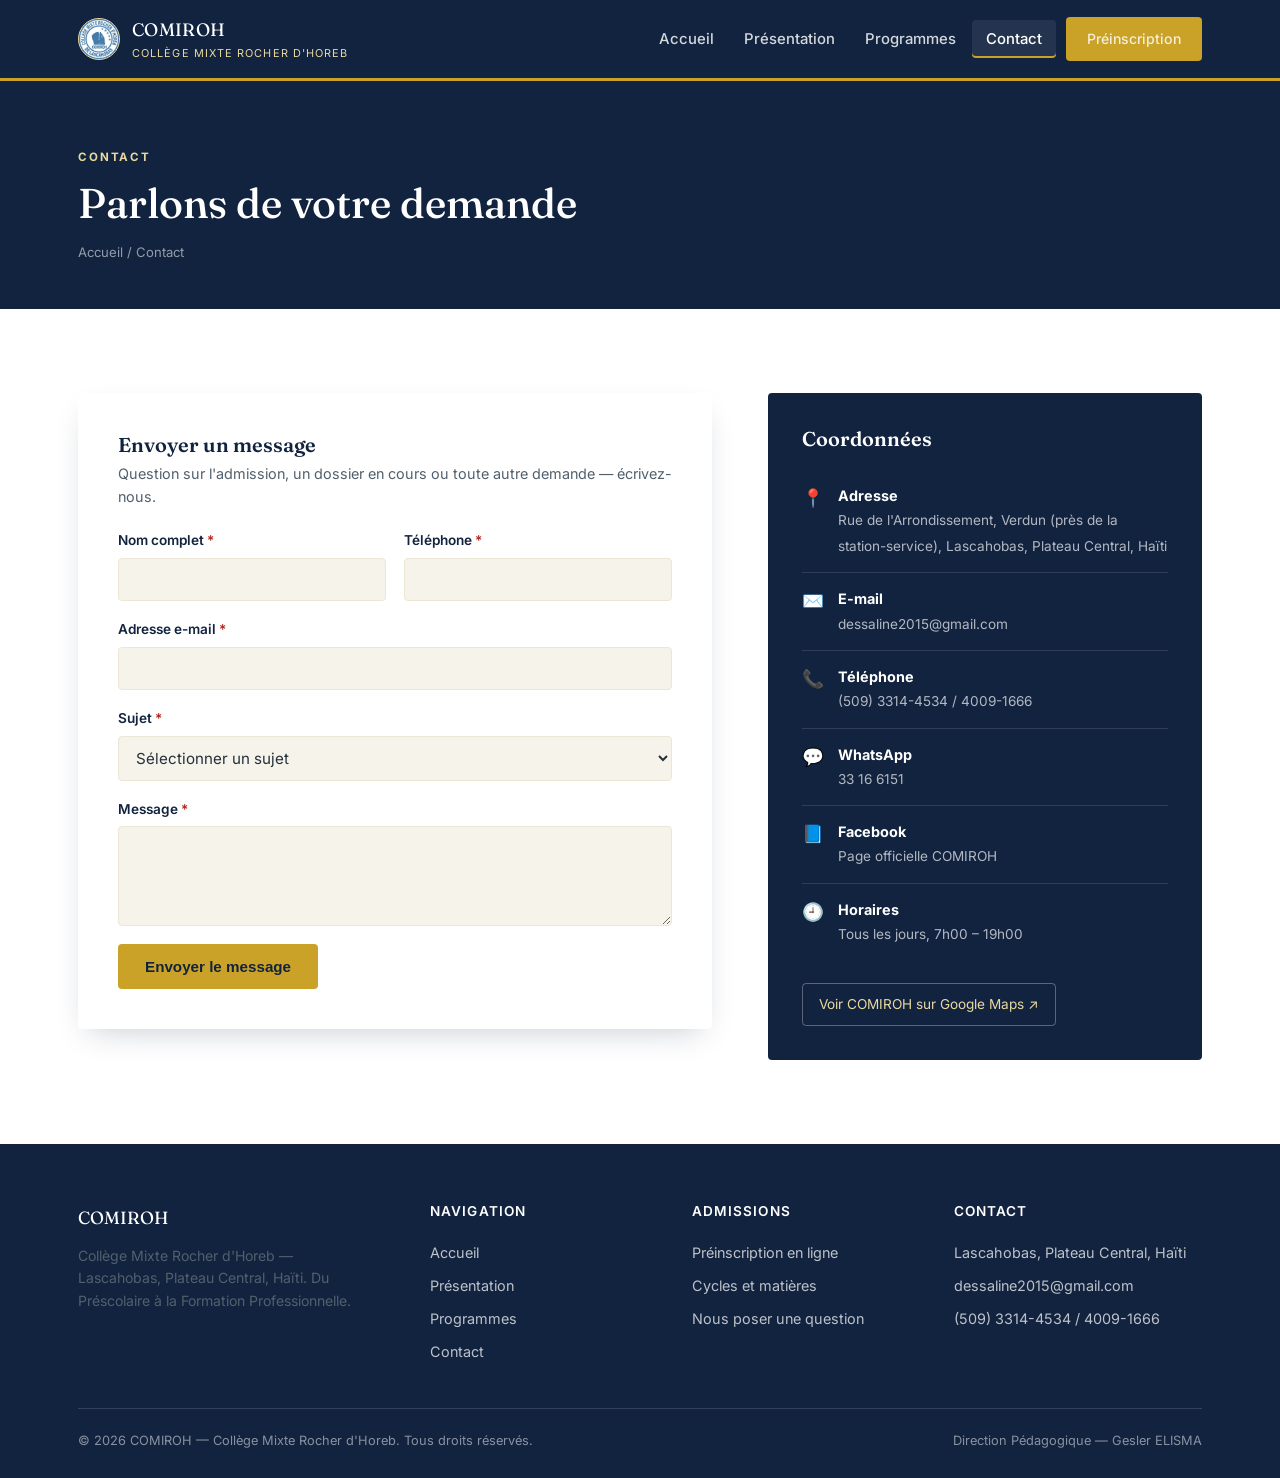
==== contact.html @ 824dc034 "Corriger l'Arborescence : fichiers a la racine pour GitHub Pages" ====
<!DOCTYPE html>
<html lang="fr">
<head>
<meta charset="UTF-8">
<meta name="viewport" content="width=device-width, initial-scale=1.0">
<title>Contact — COMIROH | Collège Mixte Rocher d'Horeb</title>
<meta name="description" content="Contactez le Collège Mixte Rocher d'Horeb (COMIROH) à Lascahobas — coordonnées, formulaire de contact et localisation.">
<link rel="preconnect" href="https://fonts.googleapis.com">
<link rel="preconnect" href="https://fonts.gstatic.com" crossorigin>
<link href="https://fonts.googleapis.com/css2?family=Fraunces:opsz,wght@9..144,400..700&family=Inter:wght@400;500;600;700&display=swap" rel="stylesheet">
<link rel="icon" type="image/jpeg" href="images/logo.jpg">
<link rel="stylesheet" href="css/style.css">
</head>
<body>

<header class="site-header">
  <div class="container">
    <a href="index.html" class="brand">
      <img src="images/logo.jpg" alt="Logo officiel COMIROH" class="brand-mark">
      <span class="brand-text">
        <span class="name">COMIROH</span>
        <span class="tag">Collège Mixte Rocher d'Horeb</span>
      </span>
    </a>
    <nav class="main-nav" aria-label="Navigation principale">
      <ul>
        <li><a href="index.html">Accueil</a></li>
        <li><a href="presentation.html">Présentation</a></li>
        <li><a href="programmes.html">Programmes</a></li>
        <li><a href="contact.html" aria-current="page">Contact</a></li>
        <li class="nav-cta"><a href="preinscription.html" class="btn btn-primary">Préinscription</a></li>
      </ul>
    </nav>
    <button class="nav-toggle" aria-label="Ouvrir le menu" aria-expanded="false">☰</button>
  </div>
  <nav class="mobile-nav" aria-label="Navigation mobile">
    <a href="index.html">Accueil</a>
    <a href="presentation.html">Présentation</a>
    <a href="programmes.html">Programmes</a>
    <a href="contact.html">Contact</a>
    <div class="nav-cta"><a href="preinscription.html" class="btn btn-primary">Préinscription</a></div>
  </nav>
</header>

<section class="page-hero">
  <div class="container">
    <span class="eyebrow">Contact</span>
    <h1>Parlons de votre demande</h1>
    <div class="breadcrumb"><a href="index.html">Accueil</a> / Contact</div>
  </div>
</section>

<section class="section-white">
  <div class="container">
    <div class="split" style="align-items:flex-start;">

      <div class="form-card">
        <h3 class="mt-0" style="margin-bottom:6px;">Envoyer un message</h3>
        <p style="font-size:0.9rem; margin-bottom:22px;">Question sur l'admission, un dossier en cours ou toute autre demande — écrivez-nous.</p>

        <form id="contact-form" data-endpoint="https://formspree.io/f/xppaydkr" novalidate>
          <input type="hidden" name="_subject" value="Nouveau message — Site COMIROH (Contact)">
          <div class="form-row">
            <div class="field">
              <label for="c-nom">Nom complet <span class="req">*</span></label>
              <input type="text" id="c-nom" name="nom" required>
            </div>
            <div class="field">
              <label for="c-tel">Téléphone <span class="req">*</span></label>
              <input type="tel" id="c-tel" name="telephone" required>
            </div>
          </div>
          <div class="form-row">
            <div class="field full">
              <label for="c-email">Adresse e-mail <span class="req">*</span></label>
              <input type="email" id="c-email" name="email" required>
            </div>
          </div>
          <div class="form-row">
            <div class="field full">
              <label for="c-sujet">Sujet <span class="req">*</span></label>
              <select id="c-sujet" name="sujet" required>
                <option value="">Sélectionner un sujet</option>
                <option>Admission / préinscription</option>
                <option>Dossier d'un élève déjà inscrit</option>
                <option>Frais scolaires</option>
                <option>Recrutement / collaboration</option>
                <option>Autre demande</option>
              </select>
            </div>
          </div>
          <div class="form-row">
            <div class="field full">
              <label for="c-message">Message <span class="req">*</span></label>
              <textarea id="c-message" name="message" required></textarea>
            </div>
          </div>
          <div class="form-actions">
            <button type="submit" class="btn btn-primary" id="contact-submit">Envoyer le message</button>
          </div>
          <div id="contact-msg" class="form-msg" role="status"></div>
        </form>
      </div>

      <div>
        <div class="contact-info-card">
          <h3>Coordonnées</h3>
          <div class="contact-line">
            <span class="ic">📍</span>
            <span class="txt"><strong>Adresse</strong><span>Rue de l'Arrondissement, Verdun (près de la station-service), Lascahobas, Plateau Central, Haïti</span></span>
          </div>
          <div class="contact-line">
            <span class="ic">✉️</span>
            <span class="txt"><strong>E-mail</strong><span>dessaline2015@gmail.com</span></span>
          </div>
          <div class="contact-line">
            <span class="ic">📞</span>
            <span class="txt"><strong>Téléphone</strong><span>(509) 3314-4534 / 4009-1666</span></span>
          </div>
          <div class="contact-line">
            <span class="ic">💬</span>
            <span class="txt"><strong>WhatsApp</strong><span><a href="https://wa.me/50933166151" target="_blank" rel="noopener">33 16 6151</a></span></span>
          </div>
          <div class="contact-line">
            <span class="ic">📘</span>
            <span class="txt"><strong>Facebook</strong><span><a href="https://www.facebook.com/profile.php?id=61565661202014" target="_blank" rel="noopener">Page officielle COMIROH</a></span></span>
          </div>
          <div class="contact-line">
            <span class="ic">🕘</span>
            <span class="txt"><strong>Horaires</strong><span>Tous les jours, 7h00 – 19h00</span></span>
          </div>
          <a class="map-link" href="https://maps.app.goo.gl/yidYy3xuKw3YiJPb6" target="_blank" rel="noopener">Voir COMIROH sur Google Maps ↗</a>
        </div>
      </div>

    </div>
  </div>
</section>

<footer class="site-footer">
  <div class="container">
    <div class="footer-grid">
      <div class="footer-brand">
        <span class="name">COMIROH</span>
        <p>Collège Mixte Rocher d'Horeb — Lascahobas, Plateau Central, Haïti. Du Préscolaire à la Formation Professionnelle.</p>
      </div>
      <div>
        <h4>Navigation</h4>
        <ul>
          <li><a href="index.html">Accueil</a></li>
          <li><a href="presentation.html">Présentation</a></li>
          <li><a href="programmes.html">Programmes</a></li>
          <li><a href="contact.html">Contact</a></li>
        </ul>
      </div>
      <div>
        <h4>Admissions</h4>
        <ul>
          <li><a href="preinscription.html">Préinscription en ligne</a></li>
          <li><a href="programmes.html">Cycles et matières</a></li>
          <li><a href="contact.html">Nous poser une question</a></li>
        </ul>
      </div>
      <div>
        <h4>Contact</h4>
        <ul>
          <li>Lascahobas, Plateau Central, Haïti</li>
          <li><a href="mailto:dessaline2015@gmail.com">dessaline2015@gmail.com</a></li>
          <li><a href="tel:+50933144534">(509) 3314-4534 / 4009-1666</a></li>
        </ul>
      </div>
    </div>
    <div class="footer-bottom">
      <span>© <span data-year>2026</span> COMIROH — Collège Mixte Rocher d'Horeb. Tous droits réservés.</span>
      <span>Direction Pédagogique — Gesler ELISMA</span>
    </div>
  </div>
</footer>

<script src="js/script.js"></script>
</body>
</html>
---- css/style.css ----
/* ============================================================
   COMIROH — Collège Mixte Rocher d'Horeb
   Design tokens
   Palette : Navy institutionnel #1F3864 · Or #C9A227
             Pierre #F6F3EA · Vert plateau #3F6B4B
   Typo    : Fraunces (display) + Inter (texte courant)
   Signature : crêtes montagneuses superposées (réf. "Rocher d'Horeb"
               et le relief du Plateau Central) utilisées comme
               séparateurs de section et trame du hero.
   ============================================================ */

:root {
  --navy: #1F3864;
  --navy-deep: #12233F;
  --navy-soft: #2C4A7C;
  --gold: #C9A227;
  --gold-light: #E8D9A0;
  --stone: #F6F3EA;
  --stone-dark: #ECE6D6;
  --green: #3F6B4B;
  --ink: #24303D;
  --ink-soft: #52606D;
  --white: #FFFFFF;

  --font-display: 'Fraunces', 'Georgia', serif;
  --font-body: 'Inter', 'Calibri', 'Segoe UI', sans-serif;

  --radius: 4px;
  --shadow-card: 0 12px 30px -12px rgba(18, 35, 63, 0.25);
  --max-width: 1180px;
}

* { box-sizing: border-box; margin: 0; padding: 0; }

html { scroll-behavior: smooth; }

body {
  font-family: var(--font-body);
  color: var(--ink);
  background: var(--stone);
  line-height: 1.6;
  -webkit-font-smoothing: antialiased;
}

img { max-width: 100%; display: block; }
a { color: inherit; text-decoration: none; }
ul { list-style: none; }

.container {
  max-width: var(--max-width);
  margin: 0 auto;
  padding: 0 28px;
}

.eyebrow {
  display: inline-block;
  font-family: var(--font-body);
  font-size: 0.72rem;
  font-weight: 700;
  letter-spacing: 0.16em;
  text-transform: uppercase;
  color: var(--gold);
  margin-bottom: 14px;
}

h1, h2, h3, h4 {
  font-family: var(--font-display);
  color: var(--navy-deep);
  font-weight: 600;
  line-height: 1.15;
}

h1 { font-size: clamp(2.2rem, 4.2vw, 3.4rem); font-weight: 500; }
h2 { font-size: clamp(1.7rem, 3vw, 2.35rem); }
h3 { font-size: 1.25rem; }

p { color: var(--ink-soft); }

.lede {
  font-size: 1.1rem;
  color: var(--ink-soft);
  max-width: 640px;
}

/* ---------- Boutons ---------- */
.btn {
  display: inline-flex;
  align-items: center;
  gap: 8px;
  padding: 13px 26px;
  border-radius: var(--radius);
  font-weight: 600;
  font-size: 0.95rem;
  border: 1.5px solid transparent;
  cursor: pointer;
  transition: transform 0.15s ease, box-shadow 0.15s ease, background 0.15s ease;
}
.btn-primary {
  background: var(--gold);
  color: var(--navy-deep);
}
.btn-primary:hover { transform: translateY(-2px); box-shadow: 0 10px 20px -8px rgba(201,162,39,0.55); }
.btn-outline {
  background: transparent;
  border-color: rgba(255,255,255,0.55);
  color: var(--white);
}
.btn-outline:hover { background: rgba(255,255,255,0.12); }
.btn-outline-navy {
  background: transparent;
  border-color: var(--navy);
  color: var(--navy);
}
.btn-outline-navy:hover { background: var(--navy); color: var(--white); }

/* ---------- Header ---------- */
.site-header {
  position: sticky;
  top: 0;
  z-index: 100;
  background: var(--navy-deep);
  border-bottom: 3px solid var(--gold);
}
.site-header .container {
  display: flex;
  align-items: center;
  justify-content: space-between;
  height: 78px;
}
.brand { display: flex; align-items: center; gap: 12px; }
.brand-mark {
  width: 42px; height: 42px;
  flex-shrink: 0;
  border-radius: 50%;
  object-fit: cover;
  background: var(--white);
  border: 1.5px solid var(--gold-light);
}
.brand-text { color: var(--white); }
.brand-text .name {
  font-family: var(--font-display);
  font-size: 1.12rem;
  letter-spacing: 0.02em;
  display: block;
}
.brand-text .tag {
  font-size: 0.68rem;
  letter-spacing: 0.1em;
  text-transform: uppercase;
  color: var(--gold-light);
  display: block;
}

.main-nav ul { display: flex; gap: 2px; align-items: center; }
.main-nav a {
  color: rgba(255,255,255,0.82);
  font-size: 0.93rem;
  font-weight: 500;
  padding: 10px 14px;
  border-radius: var(--radius);
  transition: background 0.15s ease, color 0.15s ease;
}
.main-nav a:hover, .main-nav a[aria-current="page"] {
  background: rgba(255,255,255,0.08);
  color: var(--white);
}
.main-nav a[aria-current="page"] { box-shadow: inset 0 -2px 0 var(--gold); }

.nav-cta { margin-left: 8px; }
.nav-cta .btn { padding: 10px 20px; font-size: 0.88rem; }

.nav-toggle {
  display: none;
  background: none;
  border: none;
  color: var(--white);
  font-size: 1.6rem;
  cursor: pointer;
}

/* ---------- Ridge divider (signature) ---------- */
.ridge {
  width: 100%;
  height: 46px;
  display: block;
}
.ridge-navy { background: var(--navy-deep); }
.ridge-stone { background: var(--stone); }
.ridge path { fill: currentColor; }

/* ---------- Hero ---------- */
.hero {
  position: relative;
  background: linear-gradient(180deg, var(--navy-deep) 0%, var(--navy) 72%, var(--navy) 100%);
  color: var(--white);
  overflow: hidden;
  padding: 88px 0 0;
}
.hero .container {
  position: relative;
  z-index: 2;
  display: grid;
  grid-template-columns: 1.1fr 0.9fr;
  gap: 48px;
  align-items: center;
  padding-bottom: 90px;
}
.hero-eyebrow {
  color: var(--gold-light);
  font-size: 0.78rem;
  font-weight: 700;
  letter-spacing: 0.18em;
  text-transform: uppercase;
  margin-bottom: 20px;
  display: flex;
  align-items: center;
  gap: 10px;
}
.hero-eyebrow::before {
  content: "";
  width: 26px; height: 2px;
  background: var(--gold);
  display: inline-block;
}
.hero h1 { color: var(--white); margin-bottom: 22px; }
.hero h1 em {
  font-style: normal;
  color: var(--gold-light);
}
.hero .lede { color: rgba(255,255,255,0.82); margin-bottom: 34px; font-size: 1.12rem; }
.hero-actions { display: flex; gap: 14px; flex-wrap: wrap; }

.hero-badge {
  background: rgba(255,255,255,0.06);
  border: 1px solid rgba(255,255,255,0.16);
  border-radius: 10px;
  padding: 30px;
  backdrop-filter: blur(2px);
}
.hero-badge .cycle-row {
  display: flex;
  justify-content: space-between;
  align-items: center;
  padding: 13px 0;
  border-bottom: 1px solid rgba(255,255,255,0.14);
}
.hero-badge .cycle-row:last-child { border-bottom: none; }
.hero-badge .cycle-row .num {
  font-family: var(--font-display);
  color: var(--gold);
  font-size: 1.4rem;
  width: 34px;
}
.hero-badge .cycle-row .label { flex: 1; padding: 0 12px; color: var(--white); font-weight: 500; }
.hero-badge .cycle-row .span { color: rgba(255,255,255,0.55); font-size: 0.82rem; }

.hero-ridges {
  position: absolute;
  left: 0; right: 0; bottom: 0;
  line-height: 0;
  z-index: 1;
}

/* ---------- Sections ---------- */
section { padding: 84px 0; }
.section-stone { background: var(--stone); }
.section-white { background: var(--white); }
.section-navy { background: var(--navy-deep); color: var(--white); }
.section-head { max-width: 640px; margin-bottom: 48px; }
.section-head.center { margin-left: auto; margin-right: auto; text-align: center; }

/* ---------- Stat strip ---------- */
.stat-strip {
  background: var(--white);
  border-bottom: 1px solid var(--stone-dark);
}
.stat-strip .container {
  display: grid;
  grid-template-columns: repeat(4, 1fr);
  gap: 0;
}
.stat {
  padding: 34px 24px;
  text-align: center;
  border-left: 1px solid var(--stone-dark);
}
.stat:first-child { border-left: none; }
.stat .figure {
  font-family: var(--font-display);
  font-size: 2.3rem;
  color: var(--navy);
  display: block;
}
.stat .label {
  font-size: 0.8rem;
  color: var(--ink-soft);
  text-transform: uppercase;
  letter-spacing: 0.06em;
  margin-top: 4px;
  display: block;
}

/* ---------- Cards ---------- */
.grid-3 { display: grid; grid-template-columns: repeat(3, 1fr); gap: 28px; }
.grid-4 { display: grid; grid-template-columns: repeat(4, 1fr); gap: 22px; }
.grid-2 { display: grid; grid-template-columns: repeat(2, 1fr); gap: 28px; }

.value-card {
  background: var(--white);
  border-radius: var(--radius);
  padding: 32px 28px;
  box-shadow: var(--shadow-card);
  border-top: 3px solid var(--gold);
}
.value-card h3 { margin-bottom: 10px; }
.value-card p { font-size: 0.95rem; }

/* Cycles — ordre réel du parcours scolaire, la numérotation est donc légitime */
.cycle-card {
  background: var(--white);
  border-radius: var(--radius);
  overflow: hidden;
  box-shadow: var(--shadow-card);
  display: flex;
  flex-direction: column;
}
.cycle-card .head {
  background: var(--navy-deep);
  color: var(--white);
  padding: 24px 26px;
  display: flex;
  align-items: baseline;
  gap: 14px;
}
.cycle-card .head .num {
  font-family: var(--font-display);
  font-size: 1.8rem;
  color: var(--gold);
}
.cycle-card .head .title { font-family: var(--font-display); font-size: 1.15rem; }
.cycle-card .body { padding: 22px 26px; flex: 1; }
.cycle-card .body ul li {
  font-size: 0.92rem;
  color: var(--ink-soft);
  padding: 6px 0;
  border-bottom: 1px dashed var(--stone-dark);
}
.cycle-card .body ul li:last-child { border-bottom: none; }
.cycle-card .foot {
  padding: 16px 26px;
  background: var(--stone);
  font-size: 0.82rem;
  color: var(--navy);
  font-weight: 600;
}

/* ---------- Quote / director ---------- */
.director-block {
  display: grid;
  grid-template-columns: 220px 1fr;
  gap: 40px;
  align-items: center;
  background: var(--white);
  border-radius: var(--radius);
  padding: 40px;
  box-shadow: var(--shadow-card);
}
.director-photo {
  width: 100%;
  aspect-ratio: 1;
  border-radius: 50%;
  background: linear-gradient(145deg, var(--navy) 0%, var(--navy-deep) 100%);
  display: flex;
  align-items: center;
  justify-content: center;
  color: var(--gold-light);
  font-family: var(--font-display);
  font-size: 2.6rem;
  border: 4px solid var(--gold-light);
  overflow: hidden;
}
.director-photo img {
  width: 100%;
  height: 100%;
  object-fit: cover;
}
.director-quote {
  font-family: var(--font-display);
  font-size: 1.35rem;
  color: var(--navy-deep);
  font-style: italic;
  margin-bottom: 18px;
  line-height: 1.4;
}
.director-name { font-weight: 700; color: var(--navy); }
.director-role { color: var(--ink-soft); font-size: 0.88rem; }

.leadership-grid { display: grid; grid-template-columns: 1fr 1fr; gap: 28px; }
.leadership-grid .director-block { grid-template-columns: 150px 1fr; padding: 30px; }
.leadership-grid .director-photo { border-width: 3px; }
.leadership-grid .director-quote { font-size: 1.1rem; }
.timeline { border-left: 2px solid var(--gold); padding-left: 30px; }
.timeline-item { position: relative; padding-bottom: 34px; }
.timeline-item:last-child { padding-bottom: 0; }
.timeline-item::before {
  content: "";
  position: absolute;
  left: -37px; top: 4px;
  width: 12px; height: 12px;
  border-radius: 50%;
  background: var(--gold);
  border: 2px solid var(--white);
}
.timeline-item .when {
  font-size: 0.78rem;
  text-transform: uppercase;
  letter-spacing: 0.08em;
  color: var(--gold);
  font-weight: 700;
}

/* ---------- CTA band ---------- */
.cta-band {
  background: var(--navy);
  color: var(--white);
  border-radius: var(--radius);
  padding: 52px;
  display: flex;
  align-items: center;
  justify-content: space-between;
  gap: 30px;
  flex-wrap: wrap;
}
.cta-band h2 { color: var(--white); margin-bottom: 8px; }
.cta-band p { color: rgba(255,255,255,0.78); }

/* ---------- Footer ---------- */
.site-footer {
  background: var(--navy-deep);
  color: rgba(255,255,255,0.72);
  padding: 60px 0 26px;
}
.footer-grid {
  display: grid;
  grid-template-columns: 1.4fr 1fr 1fr 1.1fr;
  gap: 36px;
  padding-bottom: 40px;
  border-bottom: 1px solid rgba(255,255,255,0.14);
}
.footer-grid h4 {
  color: var(--white);
  font-size: 0.85rem;
  text-transform: uppercase;
  letter-spacing: 0.08em;
  margin-bottom: 16px;
  font-family: var(--font-body);
}
.footer-grid li { padding: 5px 0; font-size: 0.9rem; }
.footer-grid a:hover { color: var(--gold-light); }
.footer-brand .name { font-family: var(--font-display); color: var(--white); font-size: 1.1rem; }
.footer-brand p { margin-top: 12px; font-size: 0.88rem; max-width: 280px; }
.footer-bottom {
  padding-top: 22px;
  display: flex;
  justify-content: space-between;
  font-size: 0.8rem;
  color: rgba(255,255,255,0.5);
  flex-wrap: wrap;
  gap: 10px;
}

/* ---------- Page hero (pages secondaires) ---------- */
.page-hero {
  background: var(--navy-deep);
  color: var(--white);
  padding: 62px 0 46px;
  position: relative;
}
.page-hero .eyebrow { color: var(--gold-light); }
.page-hero h1 { color: var(--white); font-size: clamp(1.9rem, 3.4vw, 2.6rem); }
.breadcrumb { font-size: 0.82rem; color: rgba(255,255,255,0.55); margin-top: 14px; }
.breadcrumb a:hover { color: var(--gold-light); }

/* ---------- Tables (programmes) ---------- */
.table-card {
  background: var(--white);
  border-radius: var(--radius);
  box-shadow: var(--shadow-card);
  overflow: hidden;
  margin-bottom: 26px;
}
.table-card table { width: 100%; border-collapse: collapse; }
.table-card thead { background: var(--navy-deep); color: var(--white); }
.table-card th, .table-card td {
  text-align: left;
  padding: 14px 20px;
  font-size: 0.92rem;
}
.table-card tbody tr:nth-child(even) { background: var(--stone); }
.table-card th { font-weight: 600; font-size: 0.82rem; text-transform: uppercase; letter-spacing: 0.04em; }

/* ---------- Forms ---------- */
.form-card {
  background: var(--white);
  border-radius: var(--radius);
  box-shadow: var(--shadow-card);
  padding: 40px;
}
.form-section-title {
  font-family: var(--font-display);
  color: var(--navy);
  font-size: 1.05rem;
  margin: 30px 0 16px;
  padding-bottom: 8px;
  border-bottom: 2px solid var(--gold-light);
}
.form-section-title:first-child { margin-top: 0; }
.form-row { display: grid; grid-template-columns: 1fr 1fr; gap: 18px; margin-bottom: 18px; }
.field { display: flex; flex-direction: column; gap: 6px; }
.field.full { grid-column: 1 / -1; }
.field label { font-size: 0.85rem; font-weight: 600; color: var(--navy-deep); }
.field label .req { color: #B3261E; }
.field input, .field select, .field textarea {
  font-family: var(--font-body);
  font-size: 0.95rem;
  padding: 11px 13px;
  border: 1.5px solid var(--stone-dark);
  border-radius: var(--radius);
  background: var(--stone);
  color: var(--ink);
  transition: border-color 0.15s ease, background 0.15s ease;
}
.field input:focus, .field select:focus, .field textarea:focus {
  outline: none;
  border-color: var(--navy);
  background: var(--white);
}
.field textarea { resize: vertical; min-height: 100px; }
.field input.field-invalid, .field select.field-invalid, .field textarea.field-invalid {
  border-color: #B3261E;
  background: #FBEAEA;
}
.field .hint { font-size: 0.78rem; color: var(--ink-soft); }
.form-note {
  background: var(--stone);
  border-left: 3px solid var(--gold);
  padding: 16px 18px;
  font-size: 0.88rem;
  color: var(--ink-soft);
  border-radius: var(--radius);
  margin-bottom: 30px;
}
.form-actions { display: flex; align-items: center; gap: 18px; margin-top: 8px; flex-wrap: wrap; }
.form-msg {
  margin-top: 18px;
  padding: 16px 18px;
  border-radius: var(--radius);
  font-size: 0.92rem;
  display: none;
}
.form-msg.ok { display: block; background: #E7F3EA; color: var(--green); border: 1px solid #BFE0C6; }
.form-msg.err { display: block; background: #FBEAEA; color: #B3261E; border: 1px solid #F1C7C7; }

.contact-info-card {
  background: var(--navy-deep);
  color: var(--white);
  border-radius: var(--radius);
  padding: 34px;
}
.contact-info-card h3 { color: var(--white); margin-bottom: 20px; }
.contact-line { display: flex; gap: 14px; padding: 14px 0; border-bottom: 1px solid rgba(255,255,255,0.12); }
.contact-line:last-of-type { border-bottom: none; }
.contact-line .ic { color: var(--gold-light); font-size: 1.1rem; width: 22px; flex-shrink: 0; }
.contact-line .txt strong { display: block; color: var(--white); font-size: 0.9rem; }
.contact-line .txt span { font-size: 0.85rem; color: rgba(255,255,255,0.68); }
.map-link {
  margin-top: 22px;
  display: inline-flex;
  gap: 8px;
  align-items: center;
  font-size: 0.85rem;
  color: var(--gold-light);
  border: 1px solid rgba(255,255,255,0.3);
  padding: 10px 16px;
  border-radius: var(--radius);
}
.map-link:hover { background: rgba(255,255,255,0.08); }

/* ---------- History / values page ---------- */
.split {
  display: grid;
  grid-template-columns: 1fr 1fr;
  gap: 56px;
  align-items: center;
}
.split-visual {
  background: linear-gradient(160deg, var(--navy) 0%, var(--navy-deep) 100%);
  border-radius: var(--radius);
  min-height: 340px;
  position: relative;
  overflow: hidden;
}

/* ---------- Utility ---------- */
.mt-0 { margin-top: 0; }
.tag-pill {
  display: inline-block;
  background: var(--gold-light);
  color: var(--navy-deep);
  font-size: 0.72rem;
  font-weight: 700;
  padding: 5px 12px;
  border-radius: 999px;
  letter-spacing: 0.04em;
}

/* ============================================================
   Responsive
   ============================================================ */
@media (max-width: 960px) {
  .main-nav { display: none; }
  .nav-toggle { display: block; }
  .hero .container { grid-template-columns: 1fr; }
  .grid-3, .grid-2, .grid-4 { grid-template-columns: 1fr; }
  .stat-strip .container { grid-template-columns: repeat(2, 1fr); }
  .stat:nth-child(3) { border-left: none; }
  .director-block { grid-template-columns: 1fr; text-align: center; }
  .director-photo { width: 140px; margin: 0 auto; }
  .leadership-grid { grid-template-columns: 1fr; }
  .leadership-grid .director-block { grid-template-columns: 1fr; }
  .split { grid-template-columns: 1fr; }
  .footer-grid { grid-template-columns: 1fr 1fr; }
  .form-row { grid-template-columns: 1fr; }
  .cta-band { flex-direction: column; align-items: flex-start; }
}

@media (max-width: 560px) {
  section { padding: 56px 0; }
  .footer-grid { grid-template-columns: 1fr; }
  .stat-strip .container { grid-template-columns: 1fr 1fr; }
}

@media (prefers-reduced-motion: reduce) {
  html { scroll-behavior: auto; }
  .btn { transition: none; }
}

/* ---------- Mobile nav drawer ---------- */
.mobile-nav {
  display: none;
  flex-direction: column;
  background: var(--navy-deep);
  border-top: 1px solid rgba(255,255,255,0.12);
}
.mobile-nav.open { display: flex; }
.mobile-nav a {
  padding: 16px 28px;
  color: rgba(255,255,255,0.85);
  border-bottom: 1px solid rgba(255,255,255,0.08);
  font-size: 0.95rem;
}
.mobile-nav .nav-cta { margin: 16px 28px; }
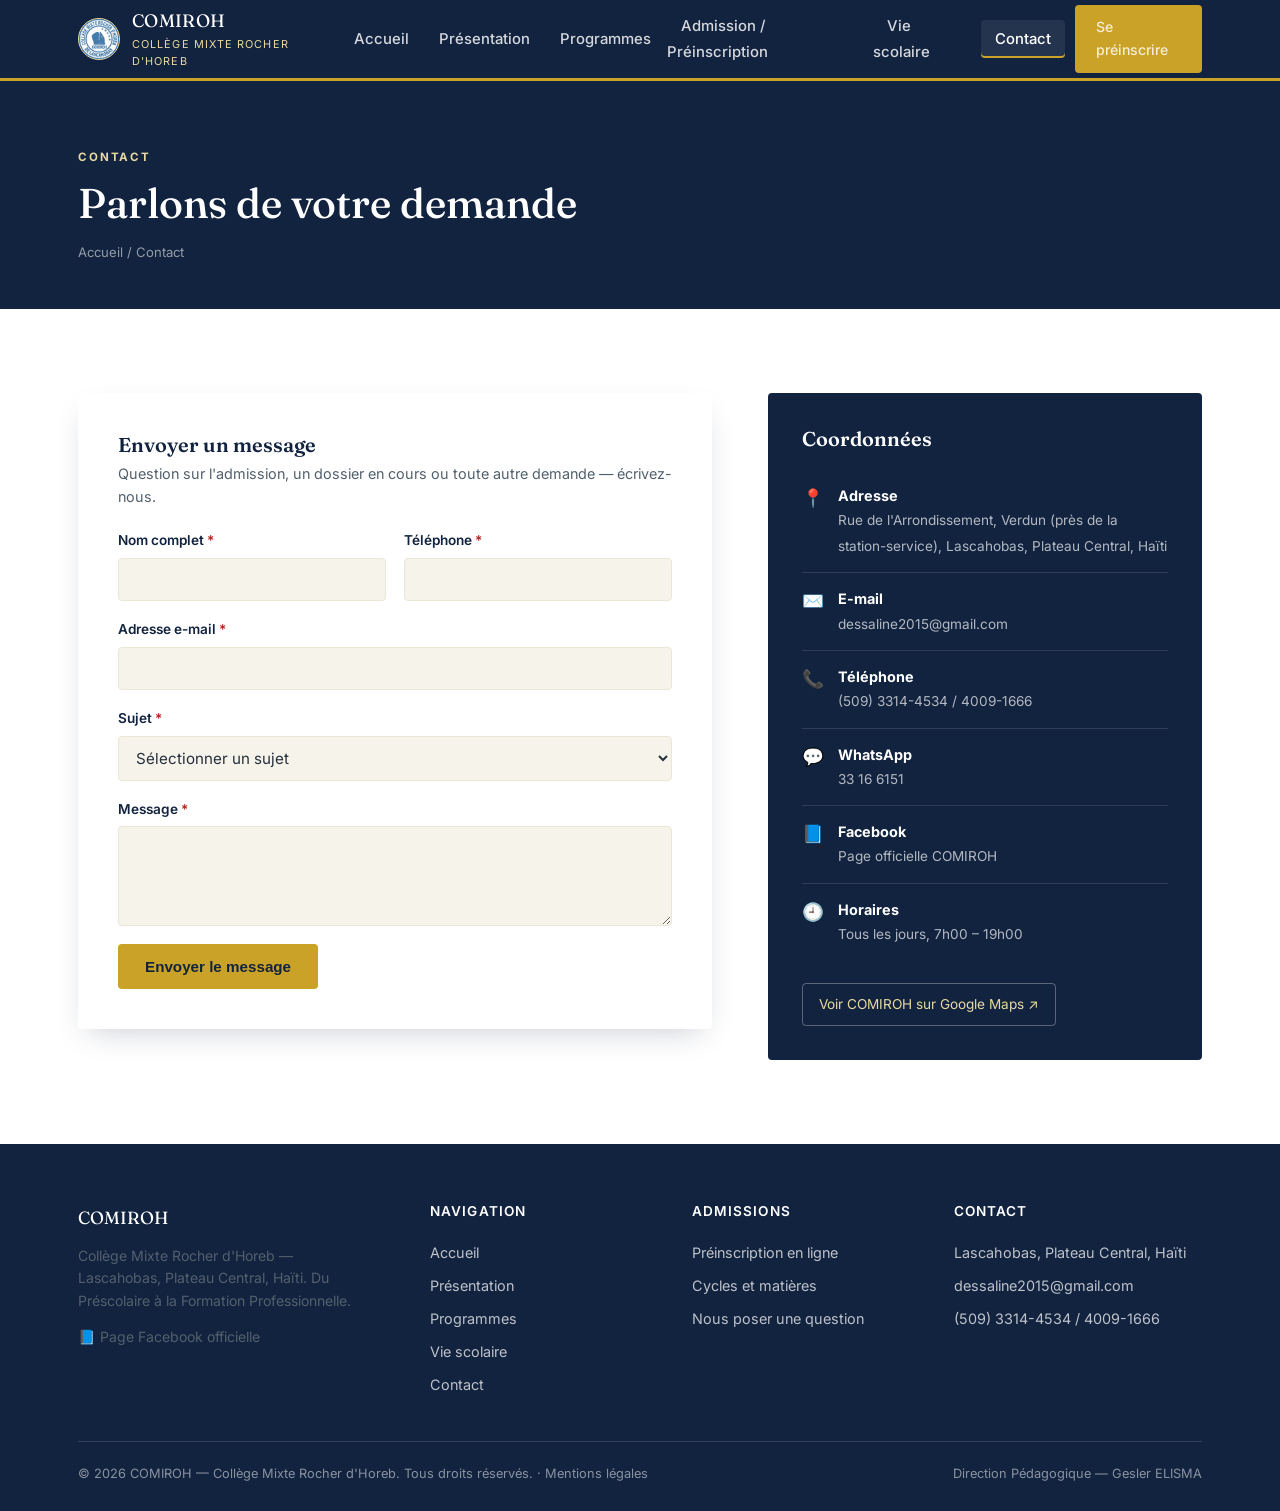
==== commit c346e6e2: "Nouvelle page d'accueil et navigation harmonisee" ====
--- a/contact.html
+++ b/contact.html
@@ -27,8 +27,10 @@
         <li><a href="index.html">Accueil</a></li>
         <li><a href="presentation.html">Présentation</a></li>
         <li><a href="programmes.html">Programmes</a></li>
+        <li><a href="preinscription.html">Admission / Préinscription</a></li>
+        <li><a href="index.html#vie-scolaire">Vie scolaire</a></li>
         <li><a href="contact.html" aria-current="page">Contact</a></li>
-        <li class="nav-cta"><a href="preinscription.html" class="btn btn-primary">Préinscription</a></li>
+        <li class="nav-cta"><a href="preinscription.html" class="btn btn-primary">Se préinscrire</a></li>
       </ul>
     </nav>
     <button class="nav-toggle" aria-label="Ouvrir le menu" aria-expanded="false">☰</button>
@@ -37,8 +39,10 @@
     <a href="index.html">Accueil</a>
     <a href="presentation.html">Présentation</a>
     <a href="programmes.html">Programmes</a>
+    <a href="preinscription.html">Admission / Préinscription</a>
+    <a href="index.html#vie-scolaire">Vie scolaire</a>
     <a href="contact.html">Contact</a>
-    <div class="nav-cta"><a href="preinscription.html" class="btn btn-primary">Préinscription</a></div>
+    <div class="nav-cta"><a href="preinscription.html" class="btn btn-primary">Se préinscrire</a></div>
   </nav>
 </header>
 
@@ -143,6 +147,7 @@
       <div class="footer-brand">
         <span class="name">COMIROH</span>
         <p>Collège Mixte Rocher d'Horeb — Lascahobas, Plateau Central, Haïti. Du Préscolaire à la Formation Professionnelle.</p>
+        <p style="margin-top:14px;"><a href="https://www.facebook.com/profile.php?id=61565661202014" target="_blank" rel="noopener">📘 Page Facebook officielle</a></p>
       </div>
       <div>
         <h4>Navigation</h4>
@@ -150,6 +155,7 @@
           <li><a href="index.html">Accueil</a></li>
           <li><a href="presentation.html">Présentation</a></li>
           <li><a href="programmes.html">Programmes</a></li>
+          <li><a href="index.html#vie-scolaire">Vie scolaire</a></li>
           <li><a href="contact.html">Contact</a></li>
         </ul>
       </div>
@@ -171,7 +177,7 @@
       </div>
     </div>
     <div class="footer-bottom">
-      <span>© <span data-year>2026</span> COMIROH — Collège Mixte Rocher d'Horeb. Tous droits réservés.</span>
+      <span>© <span data-year>2026</span> COMIROH — Collège Mixte Rocher d'Horeb. Tous droits réservés. · <a href="mentions-legales.html">Mentions légales</a></span>
       <span>Direction Pédagogique — Gesler ELISMA</span>
     </div>
   </div>
--- a/css/style.css
+++ b/css/style.css
@@ -399,6 +399,102 @@
 .leadership-grid .director-block { grid-template-columns: 150px 1fr; padding: 30px; }
 .leadership-grid .director-photo { border-width: 3px; }
 .leadership-grid .director-quote { font-size: 1.1rem; }
+
+/* ---------- Hero avec photo (dégradé + photo optionnelle) ---------- */
+.hero-photo {
+  background-image:
+    linear-gradient(180deg, rgba(18,35,63,0.90) 0%, rgba(31,56,100,0.86) 55%, rgba(31,56,100,0.94) 100%),
+    url('images/hero.jpg');
+  background-size: cover;
+  background-position: center;
+  background-color: var(--navy-deep);
+}
+
+/* ---------- Cartes "Pourquoi choisir" ---------- */
+.why-card {
+  background: var(--white);
+  border-radius: var(--radius);
+  padding: 30px 26px;
+  box-shadow: var(--shadow-card);
+  text-align: center;
+  transition: transform 0.2s ease, box-shadow 0.2s ease;
+}
+.why-card:hover { transform: translateY(-4px); box-shadow: 0 18px 34px -14px rgba(18,35,63,0.3); }
+.why-card .icon {
+  width: 58px; height: 58px;
+  border-radius: 50%;
+  background: var(--stone);
+  display: flex; align-items: center; justify-content: center;
+  font-size: 1.6rem;
+  margin: 0 auto 18px;
+}
+.why-card h3 { font-size: 1.05rem; margin-bottom: 8px; }
+.why-card p { font-size: 0.88rem; }
+
+/* ---------- Niveaux d'enseignement ---------- */
+.grid-6 { display: grid; grid-template-columns: repeat(6, 1fr); gap: 16px; }
+.level-pill {
+  background: var(--white);
+  border-radius: var(--radius);
+  padding: 24px 16px;
+  text-align: center;
+  box-shadow: var(--shadow-card);
+  border-bottom: 3px solid var(--gold);
+}
+.level-pill.alt { border-bottom-color: var(--green); }
+.level-pill .n {
+  font-family: var(--font-display);
+  color: var(--navy);
+  font-size: 1.5rem;
+  display: block;
+  margin-bottom: 8px;
+}
+.level-pill .t { font-size: 0.85rem; font-weight: 600; color: var(--navy-deep); line-height: 1.3; }
+
+/* ---------- Approche pédagogique ---------- */
+.grid-5 { display: grid; grid-template-columns: repeat(5, 1fr); gap: 18px; }
+.approach-card { text-align: center; padding: 20px 14px; }
+.approach-card .icon {
+  width: 52px; height: 52px;
+  border-radius: 50%;
+  border: 2px solid var(--gold-light);
+  display: flex; align-items: center; justify-content: center;
+  font-size: 1.35rem;
+  margin: 0 auto 14px;
+  color: var(--gold-light);
+}
+.approach-card p { font-size: 0.88rem; font-weight: 600; color: var(--white); }
+
+/* ---------- Actualités ---------- */
+.news-card { background: var(--white); border-radius: var(--radius); overflow: hidden; box-shadow: var(--shadow-card); }
+.news-card .band { height: 6px; background: var(--gold); }
+.news-card .body { padding: 26px; }
+.news-card .tag-pill { margin-bottom: 14px; }
+.news-card h3 { margin-bottom: 10px; }
+.news-card p { font-size: 0.92rem; }
+
+/* ---------- Vie scolaire ---------- */
+.life-row { display: flex; gap: 16px; flex-wrap: wrap; }
+.life-chip {
+  background: var(--white);
+  border-radius: 999px;
+  padding: 12px 22px;
+  font-size: 0.9rem;
+  font-weight: 600;
+  color: var(--navy-deep);
+  box-shadow: var(--shadow-card);
+  display: flex; align-items: center; gap: 8px;
+}
+
+@media (max-width: 960px) {
+  .grid-6 { grid-template-columns: repeat(3, 1fr); }
+  .grid-5 { grid-template-columns: repeat(2, 1fr); }
+}
+@media (max-width: 560px) {
+  .grid-6 { grid-template-columns: repeat(2, 1fr); }
+  .grid-5 { grid-template-columns: 1fr; }
+}
+
 .timeline { border-left: 2px solid var(--gold); padding-left: 30px; }
 .timeline-item { position: relative; padding-bottom: 34px; }
 .timeline-item:last-child { padding-bottom: 0; }
